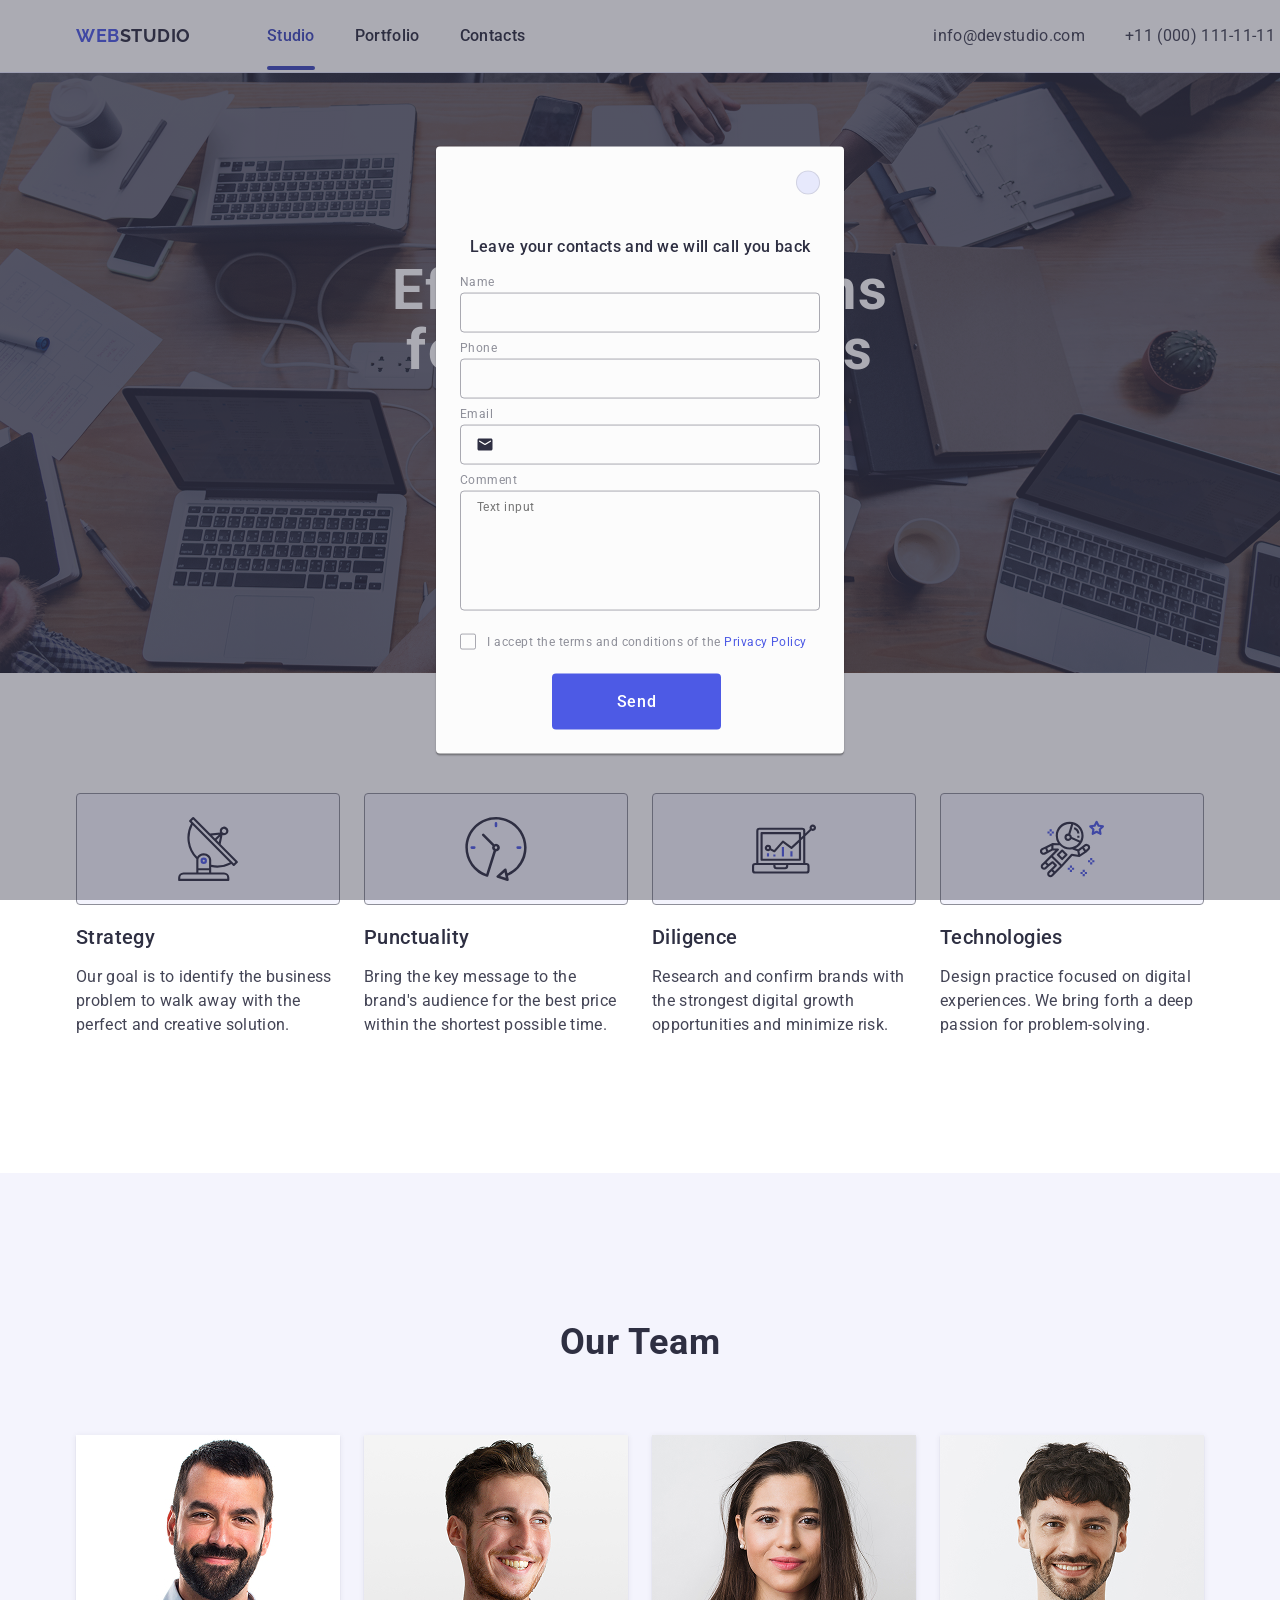
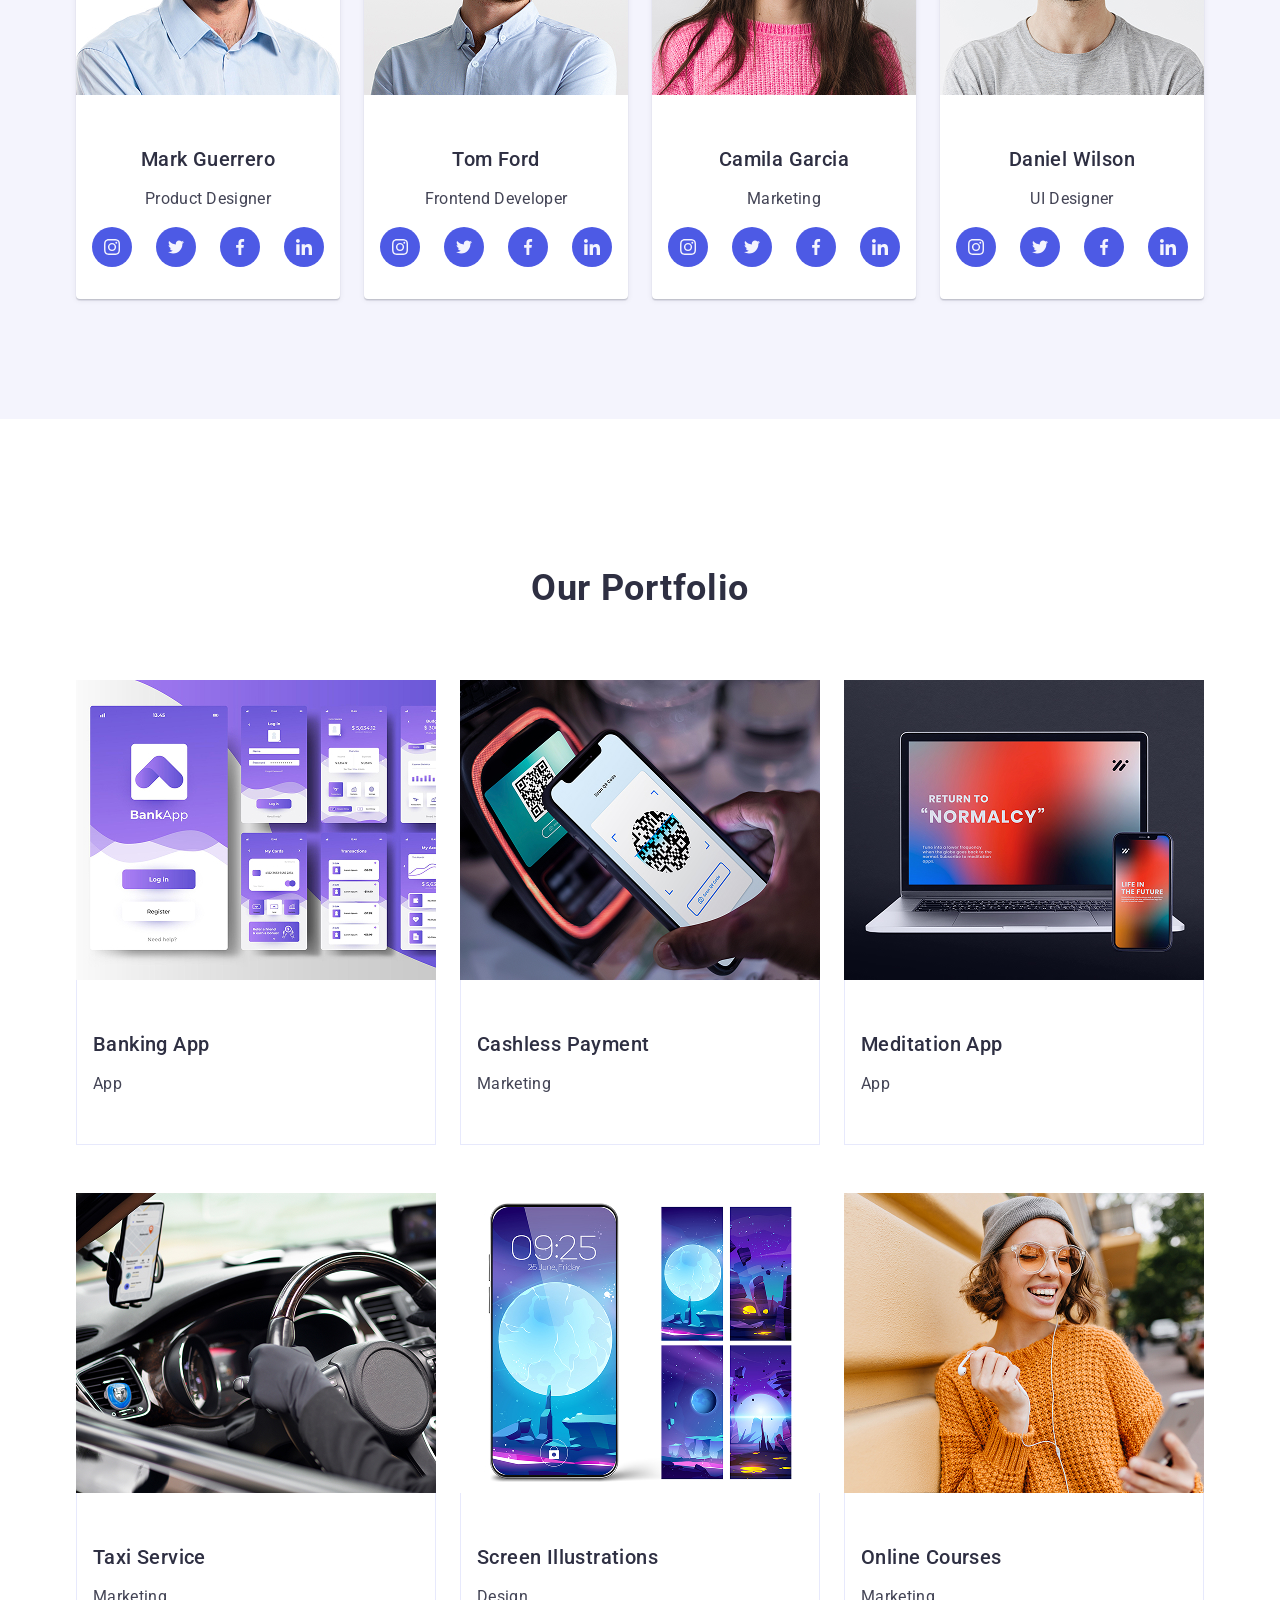
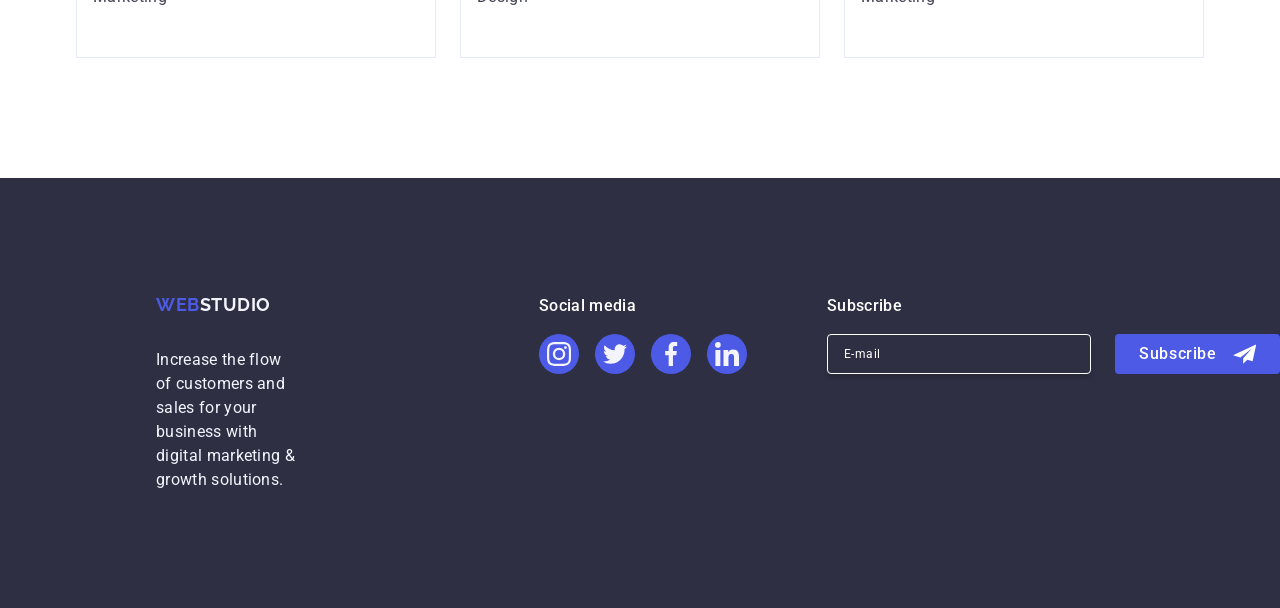
==== index.html @ 127a6ec7 "setting" ====
<!DOCTYPE html>
<html lang="en">

<head>
    <meta charset="UTF-8">
    <meta name="viewport" content="width=device-width, initial-scale=1.0">
    <title>WebStudio</title>
    <link rel="preconnect" href="https://fonts.googleapis.com">
    <link rel="preconnect" href="https://fonts.gstatic.com" crossorigin>
    <link href="https://fonts.googleapis.com/css2?family=Raleway:ital,wght@0,700;1,700&display=swap" rel="stylesheet">
    <link rel="preconnect" href="https://fonts.googleapis.com">
    <link rel="preconnect" href="https://fonts.gstatic.com" crossorigin>
    <link
        href="https://fonts.googleapis.com/css2?family=Raleway:ital,wght@0,100..900;1,100..900&family=Roboto:ital,wght@0,100..900;1,100..900&display=swap"
        rel="stylesheet">
    <link rel="stylesheet" href="https://cdnjs.cloudflare.com/ajax/libs/modern-normalize/3.0.1/modern-normalize.min.css"
        integrity="sha512-q6WgHqiHlKyOqslT/lgBgodhd03Wp4BEqKeW6nNtlOY4quzyG3VoQKFrieaCeSnuVseNKRGpGeDU3qPmabCANg=="
        crossorigin="anonymous" referrerpolicy="no-referrer" />
    <link rel="stylesheet" href="./css/styles.css">
</head>

<body>
    <header class="info">
        <div class="info-container container">
            <nav class="nav-info">
                <a href="./index.html" class="logo">Web<span class="logo-studio">Studio</span></a>
                <ul class="menu-info">
                    <li class="menu-info-pynkt"><a href="./index.html" class="logo-ulstudio current">Studio</a></li>
                    <li class="menu-info-pynkt"><a href="" class="logo-ulstudio">Portfolio</a></li>
                    <li class="menu-info-pynkt"><a href="" class="logo-ulstudio">Contacts</a></li>
                </ul>
            </nav>
            <address class="hea-address">
                <ul class="address-ul">
                    <li><a href="mailto:info@devstudio.com" class="link-address">info@devstudio.com</a></li>
                    <li><a href="tel:+110001111111" class="link-address">+11 (000) 111-11-11</a></li>
                </ul>
            </address>
        </div>
    </header>
    <main>
        <!-- Beginning  -->
        <section class="beginning">
            <div class="container-beg">
                <h1 class="beginning-head">Effective Solutions for Your Business</h1>
                <button type="button" class="beginning-button">Order Service</button>
            </div>
        </section>
        <!-- Description -->
        <section class="description">
            <div class="container">
                <h2 class="visually-hidden">ТекстНивидимка</h2>
                <ul class="description-ul">
                    <li class="description-li">
                        <div class="iconka">
                            <svg class="svg-li-description" width="64" height="64">
                                <use href="./images/icons.svg#icon-antenna-1"></use>
                            </svg>
                        </div>
                        <h3 class="description-head">Strategy</h3>
                        <p class="description-title">Our goal is to identify the business
                            problem to walk away with the perfect and creative solution.</p>
                    </li>

                    <li class="description-li">
                        <div class="iconka">
                            <svg class="svg-li-description" width="64" height="64">
                                <use href="./images/icons.svg#icon-clock-1"></use>
                            </svg>
                        </div>
                        <h3 class="description-head">Punctuality</h3>
                        <p class="description-title">Bring the key message to the brand's audience for the best price
                            within
                            the shortest possible
                            time.
                        </p>
                    </li>

                    <li class="description-li">
                        <div class="iconka">
                            <svg class="svg-li-description" width="64" height="64">
                                <use href="./images/icons.svg#icon-diagram-1"></use>
                            </svg>
                        </div>
                        <h3 class="description-head">Diligence</h3>
                        <p class="description-title">Research and confirm brands with the strongest digital growth
                            opportunities and minimize risk.
                        </p>
                    </li>

                    <li class="description-li">
                        <div class="iconka">
                            <svg class="svg-li-description" width="64" height="64">
                                <use href="./images/icons.svg#icon-astronaut-1"></use>
                            </svg>
                        </div>
                        <h3 class="description-head">Technologies</h3>
                        <p class="description-title">Design practice focused on digital experiences. We bring forth a
                            deep
                            passion for
                            problem-solving.
                        </p>
                    </li>
                </ul>
            </div>
        </section>
        <!-- About The Team -->
        <section class="team">
            <div class="container">
                <h2 class="team-hj">Our Team</h2>
                <ul class="team-ul">
                    <li class="team-li">
                        <img src="./images/mark.guerrero.jpg" alt="photo Mark Guerrero" width="264" height="260">
                        <div class="team-div-li">
                            <h3 class="team-name">Mark Guerrero</h3>
                            <p class="team-title">Product Designer</p>
                            <ul class="team-contacts">
                                <li class="team-contacts-li">
                                    <a href="" class="team-contacts-a">
                                        <svg class="team-contacts-svg" width="16" height="16">
                                            <use href="./images/icons.svg#icon-instagram-2"></use>
                                        </svg>
                                    </a>
                                </li>
                                <li class="team-contacts-li">
                                    <a href="" class="team-contacts-a">
                                        <svg class="team-contacts-svg" width="16" height="16">
                                            <use href="./images/icons.svg#icon-twitter-1"></use>
                                        </svg>
                                    </a>
                                </li>
                                <li class="team-contacts-li">
                                    <a href="" class="team-contacts-a">
                                        <svg class="team-contacts-svg" width="16" height="16">
                                            <use href="./images/icons.svg#icon-facebook-1"></use>
                                        </svg>
                                    </a>
                                </li>
                                <li class="team-contacts-li">
                                    <a href="" class="team-contacts-a">
                                        <svg class="team-contacts-svg" width="16" height="16">
                                            <use href="./images/icons.svg#icon-linkedin-1"></use>
                                        </svg>
                                    </a>
                                </li>
                            </ul>
                        </div>
                    </li>
                    <li class="team-li">
                        <img src="./images/tom.ford.jpg" alt="photo Tom Ford" width="264" height="260">
                        <div class="team-div-li">
                            <h3 class="team-name">Tom Ford</h3>
                            <p class="team-title">Frontend Developer</p>
                            <ul class="team-contacts">
                                <li class="team-contacts-li">
                                    <a href="" class="team-contacts-a">
                                        <svg class="team-contacts-svg" width="16" height="16">
                                            <use href="./images/icons.svg#icon-instagram-2"></use>
                                        </svg>
                                    </a>
                                </li>
                                <li class="team-contacts-li">
                                    <a href="" class="team-contacts-a">
                                        <svg class="team-contacts-svg" width="16" height="16">
                                            <use href="./images/icons.svg#icon-twitter-1"></use>
                                        </svg>
                                    </a>
                                </li>
                                <li class="team-contacts-li">
                                    <a href="" class="team-contacts-a">
                                        <svg class="team-contacts-svg" width="16" height="16">
                                            <use href="./images/icons.svg#icon-facebook-1"></use>
                                        </svg>
                                    </a>
                                </li>
                                <li class="team-contacts-li">
                                    <a href="" class="team-contacts-a">
                                        <svg class="team-contacts-svg" width="16" height="16">
                                            <use href="./images/icons.svg#icon-linkedin-1"></use>
                                        </svg>
                                    </a>
                                </li>
                            </ul>
                        </div>
                    </li>
                    <li class="team-li">
                        <img src="./images/camila.garcia.jpg" alt="photo Camila Garcia" width="264" height="260">
                        <div class="team-div-li">
                            <h3 class="team-name">Camila Garcia</h3>
                            <p class="team-title">Marketing</p>
                            <ul class="team-contacts">
                                <li class="team-contacts-li">
                                    <a href="" class="team-contacts-a">
                                        <svg class="team-contacts-svg" width="16" height="16">
                                            <use href="./images/icons.svg#icon-instagram-2"></use>
                                        </svg>
                                    </a>
                                </li>
                                <li class="team-contacts-li">
                                    <a href="" class="team-contacts-a">
                                        <svg class="team-contacts-svg" width="16" height="16">
                                            <use href="./images/icons.svg#icon-twitter-1"></use>
                                        </svg>
                                    </a>
                                </li>
                                <li class="team-contacts-li">
                                    <a href="" class="team-contacts-a">
                                        <svg class="team-contacts-svg" width="16" height="16">
                                            <use href="./images/icons.svg#icon-facebook-1"></use>
                                        </svg>
                                    </a>
                                </li>
                                <li class="team-contacts-li">
                                    <a href="" class="team-contacts-a">
                                        <svg class="team-contacts-svg" width="16" height="16">
                                            <use href="./images/icons.svg#icon-linkedin-1"></use>
                                        </svg>
                                    </a>
                                </li>
                            </ul>
                        </div>
                    </li>
                    <li class="team-li">
                        <img src="./images/daniel.wilson.jpg" alt="photo Daniel Wilson" width="264" height="260">
                        <div class="team-div-li">
                            <h3 class="team-name">Daniel Wilson </h3>
                            <p class="team-title">UI Designer</p>
                            <ul class="team-contacts">
                                <li class="team-contacts-li">
                                    <a href="" class="team-contacts-a">
                                        <svg class="team-contacts-svg" width="16" height="16">
                                            <use href="./images/icons.svg#icon-instagram-2"></use>
                                        </svg>
                                    </a>
                                </li>
                                <li class="team-contacts-li">
                                    <a href="" class="team-contacts-a">
                                        <svg class="team-contacts-svg" width="16" height="16">
                                            <use href="./images/icons.svg#icon-twitter-1"></use>
                                        </svg>
                                    </a>
                                </li>
                                <li class="team-contacts-li">
                                    <a href="" class="team-contacts-a">
                                        <svg class="team-contacts-svg" width="16" height="16">
                                            <use href="./images/icons.svg#icon-facebook-1"></use>
                                        </svg>
                                    </a>
                                </li>
                                <li class="team-contacts-li">
                                    <a href="" class="team-contacts-a">
                                        <svg class="team-contacts-svg" width="16" height="16">
                                            <use href="./images/icons.svg#icon-linkedin-1"></use>
                                        </svg>
                                    </a>
                                </li>
                            </ul>
                        </div>
                    </li>
                </ul>
            </div>
        </section>
        <!-- Our Portfolio Team -->
        <section class="portfolio-team">
            <div class="container">
                <h2 class="portfolio">Our Portfolio</h2>
                <ul class="portfolio-ul">
                    <li class="portfolio-li">
                        <div class="portfolio-img-div">
                            <img src="./images/banking.jpg" alt="banking" width="360">
                            <p class="portfolio-paragraf">
                                14 Stylish and User-Friendly App Design Concepts · Task Manager App · Calorie Tracker
                                App
                                · Exotic Fruit Ecommerce App ·
                                Cloud Storage App
                            </p>
                        </div>
                        <div class="team-container">
                            <h3 class="portfolio-head">Banking App</h3>
                            <p class="portfolio-title">App</p>
                        </div>
                    </li>
                    <li class="portfolio-li">
                        <div class="portfolio-img-div">
                            <img src="./images/cashlees.jpg" alt="cashless" width="360">
                            <p class="portfolio-paragraf">
                                14 Stylish and User-Friendly App Design Concepts · Task Manager App · Calorie Tracker
                                App
                                · Exotic Fruit Ecommerce App ·
                                Cloud Storage App
                            </p>
                        </div>
                        <div class="team-container">
                            <h3 class="portfolio-head">Cashless Payment</h3>
                            <p class="portfolio-title">Marketing</p>
                        </div>
                    </li>
                    <li class="portfolio-li">
                        <div class="portfolio-img-div">
                            <img src="./images/meditation.jpg" alt="meditation" width="360">
                            <p class="portfolio-paragraf">
                                14 Stylish and User-Friendly App Design Concepts · Task Manager App · Calorie Tracker
                                App
                                · Exotic Fruit Ecommerce App ·
                                Cloud Storage App
                            </p>
                        </div>
                        <div class="team-container">
                            <h3 class="portfolio-head">Meditation App</h3>
                            <p class="portfolio-title">App</p>
                        </div>
                    </li>
                    <li class="portfolio-li">
                        <div class="portfolio-img-div">
                            <img src="./images/taxi.jpg" alt="taxi" width="360">
                            <p class="portfolio-paragraf">
                                14 Stylish and User-Friendly App Design Concepts · Task Manager App · Calorie Tracker
                                App
                                · Exotic Fruit Ecommerce App ·
                                Cloud Storage App
                            </p>
                        </div>
                        <div class="team-container">
                            <h3 class="portfolio-head">Taxi Service</h3>
                            <p class="portfolio-title">Marketing</p>
                        </div>
                    </li>
                    <li class="portfolio-li">
                        <div class="portfolio-img-div">
                            <img src="./images/screen.jpg" alt="screen" width="360">
                            <p class="portfolio-paragraf">
                                14 Stylish and User-Friendly App Design Concepts · Task Manager App · Calorie Tracker
                                App
                                · Exotic Fruit Ecommerce App ·
                                Cloud Storage App
                            </p>
                        </div>
                        <div class="team-container">
                            <h3 class="portfolio-head">Screen Illustrations</h3>
                            <p class="portfolio-title">Design</p>
                        </div>
                    </li>
                    <li class="portfolio-li">
                        <div class="portfolio-img-div">
                            <img src="./images/online.jpg" alt="online" width="360">
                            <p class="portfolio-paragraf">
                                14 Stylish and User-Friendly App Design Concepts · Task Manager App · Calorie Tracker
                                App
                                · Exotic Fruit Ecommerce App ·
                                Cloud Storage App
                            </p>
                        </div>
                        <div class="team-container">
                            <h3 class="portfolio-head">Online Courses</h3>
                            <p class="portfolio-title">Marketing</p>
                        </div>
                    </li>
                </ul>
            </div>
        </section>
    </main>
    <footer class="footer">
        <div class="container-footer">
            <div class="containerr-footer">
                <a href="./index.html" class="logoj">Web<span class="logo-studioj">Studio</span></a>
                <p class="footer-title">
                    Increase the flow of customers and sales for your business with digital
                    marketing &
                    growth solutions.
                </p>
            </div>
            <div class="footer-contacts">
                <p class="footer-paragraf">Social media</p>
                <ul class="footer-ul">
                    <li class="footer-li">
                        <a href="" class="footer-link">
                            <svg class="footer-svg" width="24" height="24">
                                <use href="./images/icons.svg#icon-instagram-2"></use>
                            </svg>
                        </a>
                    </li>
                    <li class="footer-li">
                        <a href="" class="footer-link">
                            <svg class="footer-svg" width="24" height="24">
                                <use href="./images/icons.svg#icon-twitter-1"></use>
                            </svg>
                        </a>
                    </li>
                    <li class="footer-li">
                        <a href="" class="footer-link">
                            <svg class="footer-svg" width="24" height="24">
                                <use href="./images/icons.svg#icon-facebook-1"></use>
                            </svg>
                        </a>
                    </li>
                    <li class="footer-li">
                        <a href="" class="footer-link">
                            <svg class="footer-svg" width="24" height="24">
                                <use href="./images/icons.svg#icon-linkedin-1"></use>
                            </svg>
                        </a>
                    </li>
                </ul>
            </div>
            <div class="footer-subscribe">
                <p class="footer-subscribe-p">Subscribe</p>
                <form class="footer-subscribe-form">
                    <label class="footer-subscribe-label" for="">
                        <input class="footer-subscribe-input" type="email" name="email" placeholder="E-mail">
                    </label>
                    <button type="submit" class="footer-subscribe-button">
                        Subscribe
                        <svg class="footer-subscribe-svg" width="24" height="24">
                            <use href="./images/icons.svg#icon-Frame-3"></use>
                        </svg>
                    </button>
                </form>
            </div>
        </div>
    </footer>
    <!-- MODAL -->
    <div class="modal-overlay">
        <div class="modal-window">
            <button class="modal-button" type="button">
                <svg class="modal-svg" width="8" height="8">
                    <use href="./images/icons.svg#icon-close-black-18dp-2-1"></use>
                </svg>
            </button>
            <p class="modal-p">Leave your contacts and we will call you back</p>
            <form class="model-form">
                <div class="modal-form-div">
                    <label class="modal-form-label" for="user-name">Name</label>
                    <div class="modal-label-div">
                        <input type="text" id="user-name" name="user-name" class="modal-label-input">
                        <svg class="modal-input-svg" width="18" height="24">
                            <use href="./images/icons.svg#icon-person-black-18dp-1"></use>
                        </svg>
                    </div>
                </div>
                <div class="modal-form-div">
                    <label class="modal-form-label" for="user-phone">Phone</label>
                    <div class="modal-label-div">
                        <input type="text" id="user-phone" name="user-phone" class="modal-label-input">
                        <svg class="modal-input-svg" width="18" height="24">
                            <use href="./images/icons.svg#icon-phone-black-18dp-1"></use>
                        </svg>
                    </div>
                </div>
                <div class="modal-form-div">
                    <label class="modal-form-label" for="user-email">Email</label>
                    <div class="modal-label-div">
                        <input type="text" id="user-email" name="user-email" class="modal-label-input">
                        <svg class="modal-input-svg" width="18" height="24">
                            <use href="./images/icons.svg#icon-email-black-18dp-1"></use>
                        </svg>
                    </div>
                </div>
                <div class="modal-form-divvvv">
                    <label for="user-comment" class="modal-form-label">Comment</label>
                    <textarea class="model-textarea" name="user-comment" id="user-comment"
                        placeholder="Text input"></textarea>
                </div>
                <div class="modal-form-checkbox">
                    <input class="visually-hidden .sikret" type="checkbox" id="user-privacy" value="true"
                        name="user-privacy">
                    <label class="form-checkbox-label" for="user-privacy">
                        <span class="form-label-span">
                            <svg class="" width="10" height="8">
                                <use href="./images/icons.svg#icon-Vector-1"></use>
                            </svg>
                        </span>
                        I accept the terms and conditions of the
                        <a href="" class="form-checkbox-label-a">Privacy Policy</a>
                    </label>
                </div>
                <button class="form-buttonn">Send</button>
            </form>
        </div>
    </div>
</body>

</html>
---- css/styles.css ----
body {
    font-family: "Roboto", sans-serif;
    color: #434455;
    background-color: #FFFFFF;
}

img {
    display: block;
}

ul {
    padding-left: 0;
    margin: 0;
}

a {
    text-decoration: none;
}

input {
    position: relative;
}

.logo {
    font-family: "Raleway", sans-serif;
    font-weight: 700;
    font-size: 18px;
    line-height: 1.17;
    letter-spacing: 0.03em;
    text-transform: uppercase;
    color: #4d5ae5;
    margin-right: 76px;
}

.logo-studio {
    color: #2e2f42;
}

.logo-ulstudio {
    font-weight: 500;
    font-size: 16px;
    line-height: 1.5;
    letter-spacing: 0.02em;
    color: #2e2f42;
    padding: 24px 0 24px;
    transition: color 250ms cubic-bezier(0.4, 0, 0.2, 1);
}

.current {
    position: relative;
    color: #404bbf;
}

.current::after {
    content: '';
    width: 100%;
    position: absolute;
    left: 0;
    bottom: -1px;
    height: 4px;
    background-color: #404bbf;
    border-radius: 2px;
}

.logo-ulstudio:hover {
    color: #404bbf;
}

.logo-ulstudio:focus {
    color: #404bbf;
}

.hea-address {
    font-style: normal;
}

.link-address {
    font-size: 16px;
    line-height: 1.5;
    letter-spacing: 0.02em;
    color: #434455;
    transition: color 250ms cubic-bezier(0.4, 0, 0.2, 1);

}

.container {
    width: 1158px;
    padding: 0 15px 0 15px;
    margin: 0 auto;
}

.link-address:hover {
    color: #404bbf;
}

.link-address:focus {
    color: #404bbf;
}

.beginning {
    padding-top: 188px;
    padding-bottom: 188px;
    background-image: linear-gradient(rgba(46, 47, 66, 0.7), rgba(46, 47, 66, 0.7)), url(../images/name.jpg);
    max-height: 600px;
    max-width: 1440px;
    margin: 0 auto;
    background-repeat: no-repeat;
    background-position: center;
    background-size: cover;
}

.container-beg {
    width: 1158px;
    padding: 0 15px 0 15px;
    margin: 0 auto;
}

.beginning-head {
    font-size: 56px;
    line-height: 1.07;
    text-align: center;
    letter-spacing: 0.02em;
    color: #ffff;
    max-width: 496px;
    margin: 0 auto 48px;
}

.beginning-button {
    background-color: #4D5AE5;
    font-family: "Roboto", sans-serif;
    font-weight: 500;
    font-size: 16px;
    line-height: 1.5;
    letter-spacing: 0.04em;
    color: #ffffff;
    cursor: pointer;
    display: block;
    min-width: 169px;
    margin: 0 auto;
    height: 56px;
    border: none;
    border-radius: 4px;
    cursor: pointer;
    transition: background-color 250ms cubic-bezier(0.4, 0, 0.2, 1);
}

.beginning-button:hover {
    background-color: #404BBF;
}

.beginning-button:focus {
    background-color: #404BBF;
}

.visually-hidden {
    color: rgba(0, 0, 0, 0);
    position: absolute;
    width: 1px;
    height: 1px;
    margin: -1px;
    border: 0;
    padding: 0;
    white-space: nowrap;
    clip-path: inset(100%);
    clip: rect(0 0 0 0);
    overflow: hidden;
}

.description {
    padding-top: 120px;
    padding-bottom: 120px;
}

.description-ul {
    display: flex;
    gap: 24px;
    list-style-type: none;
}

.description-li {
    flex-basis: calc((100% - 3 * 24px) / 4);
}

.iconka {
    display: flex;
    align-items: center;
    justify-content: center;
    height: 112px;
    background-color: #f4f4fd;
    border-radius: 4px;
    border: 1px solid #8e8f99;
    margin-bottom: 8px;
}

.description-head {
    font-weight: 500;
    font-size: 20px;
    line-height: 1.2;
    letter-spacing: 0.02em;
    color: #2e2f42;
    margin-bottom: 8px;
}

.description-title {
    font-size: 16px;
    line-height: 1.5;
    letter-spacing: 0.02em;
    color: #434455;
}

.team {
    background-color: #F4F4FD;
    padding: 120px 0 120px;
}

.team-container {
    padding: 32px 16px;
    border: 1px solid #e7e9fc;
}

.team-hj {
    font-size: 36px;
    line-height: 1.11;
    text-align: center;
    letter-spacing: 0.02em;
    text-transform: capitalize;
    color: #2e2f42;
    margin-bottom: 72px;
}

.team-ul {
    display: flex;
    gap: 24px;
    list-style-type: none;
}

.team-li {
    background-color: #FFFFFF;
    flex-basis: calc((100% - 3 * 24px) / 4);
    border-radius: 0px 0px 4px 4px;
    box-shadow: 0px 1px 6px rgba(46, 47, 66, 0.08),
        0px 1px 1px rgba(46, 47, 66, 0.16),
        0px 2px 1px rgba(46, 47, 66, 0.08);
}

.team-div-li {
    padding: 32px 0 32px
}

.team-name {
    font-weight: 500;
    font-size: 20px;
    line-height: 1.2;
    letter-spacing: 0.02em;
    color: #2e2f42;
    text-align: center;
    margin-bottom: 8px;
}

.team-title {
    font-size: 16px;
    line-height: 1.5;
    letter-spacing: 0.02em;
    color: #434455;
    text-align: center;
}

.team-contacts {
    display: flex;
    justify-content: center;
    gap: 24px;
    list-style-type: none;
}

.team-contacts-li {
    width: 40px;
    height: 40px;
}

.team-contacts-a {
    width: 100%;
    height: 100%;
    background-color: #4d5ae5;
    border-radius: 50%;
    display: flex;
    align-items: center;
    justify-content: center;
    transition: background-color 250ms cubic-bezier(0.4, 0, 0.2, 1);
}

.team-contacts-a:hover {
    background-color: #404bbf;
}

.team-contacts-a:focus {
    background-color: #404bbf;
}

.team-contacts-svg {
    fill: #f4f4fd;
}

.portfolio-team {
    padding-top: 120px;
    padding-bottom: 120px;
}

.portfolio {
    font-size: 36px;
    line-height: 1.11;
    text-align: center;
    letter-spacing: 0.02em;
    text-transform: capitalize;
    color: #2e2f42;
    margin-bottom: 72px;
}

.portfolio-ul {
    display: flex;
    flex-wrap: wrap;
    column-gap: 24px;
    row-gap: 48px;
    list-style-type: none;
}

.portfolio-li {
    width: calc((100% - 48px) / 3);
    transition: box-shadow 250ms cubic-bezier(0.4, 0, 0.2, 1);
}

.portfolio-li:hover {
    box-shadow: 0px 1px 6px rgba(46, 47, 66, 0.08),
        0px 1px 1px rgba(46, 47, 66, 0.16),
        0px 2px 1px rgba(46, 47, 66, 0.08);
    transform: translateY(0%);
}

.portfolio-li:hover .portfolio-paragraf {
    transform: translateY(0%);
}

.portfolio-img-div {
    position: relative;
    overflow: hidden;
}

.portfolio-paragraf {
    position: absolute;
    top: 0;
    font-size: 16px;
    line-height: 1.5;
    letter-spacing: 0.02em;
    color: #f4f4fd;
    padding: 40px 32px;
    background-color: #4d5ae5;
    height: 100%;
    width: 100%;
    transform: translateY(100%);
    transition: transform 250ms cubic-bezier(0.4, 0, 0.2, 1);
}

.team-container {
    padding: 32px 16px;
    border: 1px solid #e7e9fc;
    border-top: none;
}

.portfolio-head {
    font-weight: 500;
    font-size: 20px;
    line-height: 1.2;
    letter-spacing: 0.02em;
    color: #2e2f42;
    margin-bottom: 8px
}

.portfolio-title {
    font-size: 16px;
    line-height: 1.5;
    letter-spacing: 0.02em;
    color: #434455;
}

.footer {
    background-color: #2e2f42;
    padding: 100px 0 100px;
}

.container-footer {
    display: flex;
    align-items: baseline;
}

.containerr-footer {
    margin-right: 120px;
    padding-left: 156px;
    padding-right: 120px;
}

.logoj {
    font-family: "Raleway", sans-serif;
    font-weight: 700;
    font-size: 18px;
    line-height: 1.17;
    letter-spacing: 0.03em;
    text-transform: uppercase;
    color: #4d5ae5;
    display: inline-block;
    margin-bottom: 16px;
}

.logo-studioj {
    color: #F4F4FD;
}

.footer-title {
    line-height: 1.5;
    color: #F4F4FD;
    letter-spacing: 0.02em;
    max-width: 264px;
}

.footer-paragraf {
    font-weight: 500;
    font-size: 16px;
    line-height: 1.5;
    letter-spacing: 0.02em;
    color: #FFFFFF;
    margin-bottom: 16px;
    margin-top: 0;
}

.footer-ul {
    display: flex;
    gap: 16px;
    list-style-type: none;
}

.footer-li {
    width: 40px;
    height: 40px;
}

.footer-link {
    width: 100%;
    height: 100%;
    background-color: #4d5ae5;
    border-radius: 50%;
    display: flex;
    align-items: center;
    justify-content: center;
    transition: background-color 250ms cubic-bezier(0.4, 0, 0.2, 1);
}

.footer-link:hover {
    background-color: #31d0aa;
}

.footer-link:focus {
    background-color: #31d0aa;
}

.footer-svg {
    fill: #f4f4fd;
}

.footer-subscribe {
    padding-left: 80px;
}

.footer-subscribe-p {
    margin-bottom: 16px;
    font-weight: 500;
    font-size: 16px;
    line-height: 1.5;
    letter-spacing: 0.02em;
    color: #ffffff;
}

.footer-subscribe-form {
    display: flex;
    gap: 24px;
}

.footer-subscribe-input {
    width: 264px;
    height: 40px;
    border: 1px solid #ffffff;
    background-color: transparent;
    font-size: 12px;
    line-height: 2;
    letter-spacing: 0.04em;
    padding-left: 16px;
    box-shadow: 0px 4px 4px rgba(0, 0, 0, 0.15);
    border-radius: 4px;
    color: #ffffff;
}

.footer-subscribe-input::placeholder {
    color: #ffffff;
}

.footer-subscribe-button {
    min-width: 165px;
    height: 40px;
    display: flex;
    justify-content: center;
    align-items: center;
    font-family: "Roboto", sans-serif;
    font-size: 16px;
    font-weight: 500;
    line-height: 1.5;
    letter-spacing: 0.04em;
    color: #ffffff;
    cursor: pointer;
    background-color: #4D5AE5;
    border: none;
    border-radius: 4px;
    padding: 8px 24px;
    width: 165px;
    height: 40px;
}

.footer-subscribe-svg {
    margin-left: 16px;
}

.modal-overlay {
    position: fixed;
    top: 0;
    left: 0;
    width: 100%;
    height: 100%;
    background-color: rgba(46, 47, 66, 0.4);
    transition: opacity 250ms cubic-bezier(0.4, 0, 0.2, 1), visibility 250ms cubic-bezier(0.4, 0, 0.2, 1);
    padding-left: 24px;
    padding-right: 24px;
}

.modal-window {
    position: absolute;
    top: 50%;
    left: 50%;
    transform: translate(-50%, -50%);
    width: 408px;
    min-height: 584px;
    background: #fcfcfc;
    box-shadow:
        0px 1px 1px rgba(0, 0, 0, 0.14),
        0px 1px 3px rgba(0, 0, 0, 0.12),
        0px 2px 1px rgba(0, 0, 0, 0.2);
    border-radius: 4px;
    transition: transform 250ms cubic-bezier(0.4, 0, 0.2, 1);
    padding: 72px 24px 24px 24px;
    justify-content: center;
    align-items: center;
}


.modal-button {
    position: absolute;
    top: 24px;
    right: 24px;
    width: 24px;
    height: 24px;
    border-radius: 50%;
    display: flex;
    align-items: center;
    justify-content: center;
    background-color: #e7e9fc;
    border: 1px solid rgba(0, 0, 0, 0.1);
    padding: 0;
    cursor: pointer;
    transition: background-color 250ms cubic-bezier(0.4, 0, 0.2, 1), border 250ms cubic-bezier(0.4, 0, 0.2, 1);
}

.modal-button:hover {
    background-color: #404bbf;
    border: none;
}

.modal-button:focus {
    background-color: #404bbf;
    border: none;
}

.modal-button:hover .modal-svg {
    fill: #ffffff;
}

.modal-button:focus .modal-svg {
    fill: #ffffff;
}

.modal-svg {
    transition: fill 250ms cubic-bezier(0.4, 0, 0.2, 1);
}

.modal-p {
    font-weight: 500;
    font-size: 16px;
    line-height: 1.5;
    text-align: center;
    letter-spacing: 0.02em;
    color: #2E2F42;
    margin-bottom: 16px
}

.modal-form-div {
    margin-bottom: 8px;
}

.modal-form-div input:focus svg {
    fill: #4D5AE5;
}

.modal-form-div input:focus::placeholder {
    fill: #4D5AE5;
}

.modal-form-label {
    font-size: 12px;
    line-height: 1.17;
    letter-spacing: 0.04em;
    color: #8e8f99;
    display: block;
    margin-bottom: 4px;
}

.modal-label-div {
    position: relative;
}

.modal-label-input {
    width: 100%;
    height: 40px;
    border: 1px solid rgba(46, 47, 66, 0.4);
    border-radius: 4px;
    background-color: transparent;
    padding-left: 38px;
    outline: transparent;
    transition: border-color 250ms cubic-bezier(0.4, 0, 0.2, 1);
}

.modal-label-input:focus {
    border-color: #4D5AE5;
}

.modal-label-input:focus+.modal-input-svg {
    fill: #4d5ae5;
}

.modal-input-svg {
    fill: #2E2F42;
    position: absolute;
    left: 16px;
    top: 50%;
    transform: translateY(-50%);
    transition: fill 250ms cubic-bezier(0.4, 0, 0.2, 1);
}

.modal-form-divvvv {
    margin-bottom: 16px;
}

.model-textarea {
    width: 100%;
    height: 120px;
    font-size: 12px;
    line-height: 1.17;
    letter-spacing: 0.04em;
    color: rgba(46, 47, 66, 0.4);
    border: 1px solid rgba(46, 47, 66, 0.4);
    border-radius: 4px;
    background-color: transparent;
    padding: 8px 16px;
    outline: transparent;
    resize: none;
    transition: border-color 250ms cubic-bezier(0.4, 0, 0.2, 1);
}

.model-form {
    justify-content: center;
    align-items: center;
}

.model-textarea:focus {
    border-color: #4D5AE5;
}

.modal-form-checkbox {
    margin-bottom: 24px;
}

.visually-hidden .sikret:checked {
    background-color: #404bbf;
    border: none;
    fill: #F4F4FD;
}

.form-checkbox-label {
    font-size: 12px;
    line-height: 1.17;
    letter-spacing: 0.04em;
    color: #8e8f99;
}

.form-label-span {
    width: 16px;
    height: 16px;
    border: 1px solid rgba(46, 47, 66, 0.4);
    border-radius: 2px;
    transition: background-color 250ms cubic-bezier(0.4, 0, 0.2, 1), border 250ms cubic-bezier(0.4, 0, 0.2, 1), fill 250ms cubic-bezier(0.4, 0, 0.2, 1);
    display: inline-flex;
    align-items: center;
    justify-content: center;
    fill: transparent;
    margin-right: 8px;
}

.visually-hidden:checked .form-label-span {
    background-color: #404bbf;
    border: none;
    fill: #F4F4FD;
}

.form-checkbox-label-a {
    color: #4d5ae5;
}

.form-buttonn {
    display: block;
    min-width: 169px;
    height: 56px;
    font-family: "Roboto", sans-serif;
    font-size: 16px;
    font-weight: 500;
    line-height: 1.5;
    letter-spacing: 0.04em;
    cursor: pointer;
    color: #ffffff;
    background-color: #4D5AE5;
    border: none;
    transition: background-color 250ms cubic-bezier(0.4, 0, 0.2, 1);
    margin-left: 92px;
    border-radius: 4px;
}

.form-buttonn:hover {
    background-color: #3540c0;
}

.form-buttonn:focus {
    background-color: #3540c0;
}

.info {
    border-bottom: 1px solid #e7e9fc;
    box-shadow: 0px 2px 1px rgba(46, 47, 66, 0.08),
        0px 1px 1px rgba(46, 47, 66, 0.16),
        0px 1px 6px rgba(46, 47, 66, 0.08);
}

.info-container {
    display: flex;
}

.info-container .container {
    width: 1158px;
    margin: 0 auto;
    padding: 0 15px 0 15px;
}

.nav-info {
    display: flex;
    align-items: center;
    margin-right: 76px;
}

.menu-info {
    display: flex;
    gap: 40px;
    list-style-type: none;
}

.menu-info-pynkt {
    padding: 24px 0 24px;
}

.address-ul {
    display: flex;
    gap: 40px;
    list-style-type: none;
    width: 344px;
    height: 24px;
    margin-left: 332px;
    margin-top: 24px;
    margin-right: 162px;
    margin-bottom: 24px;
}
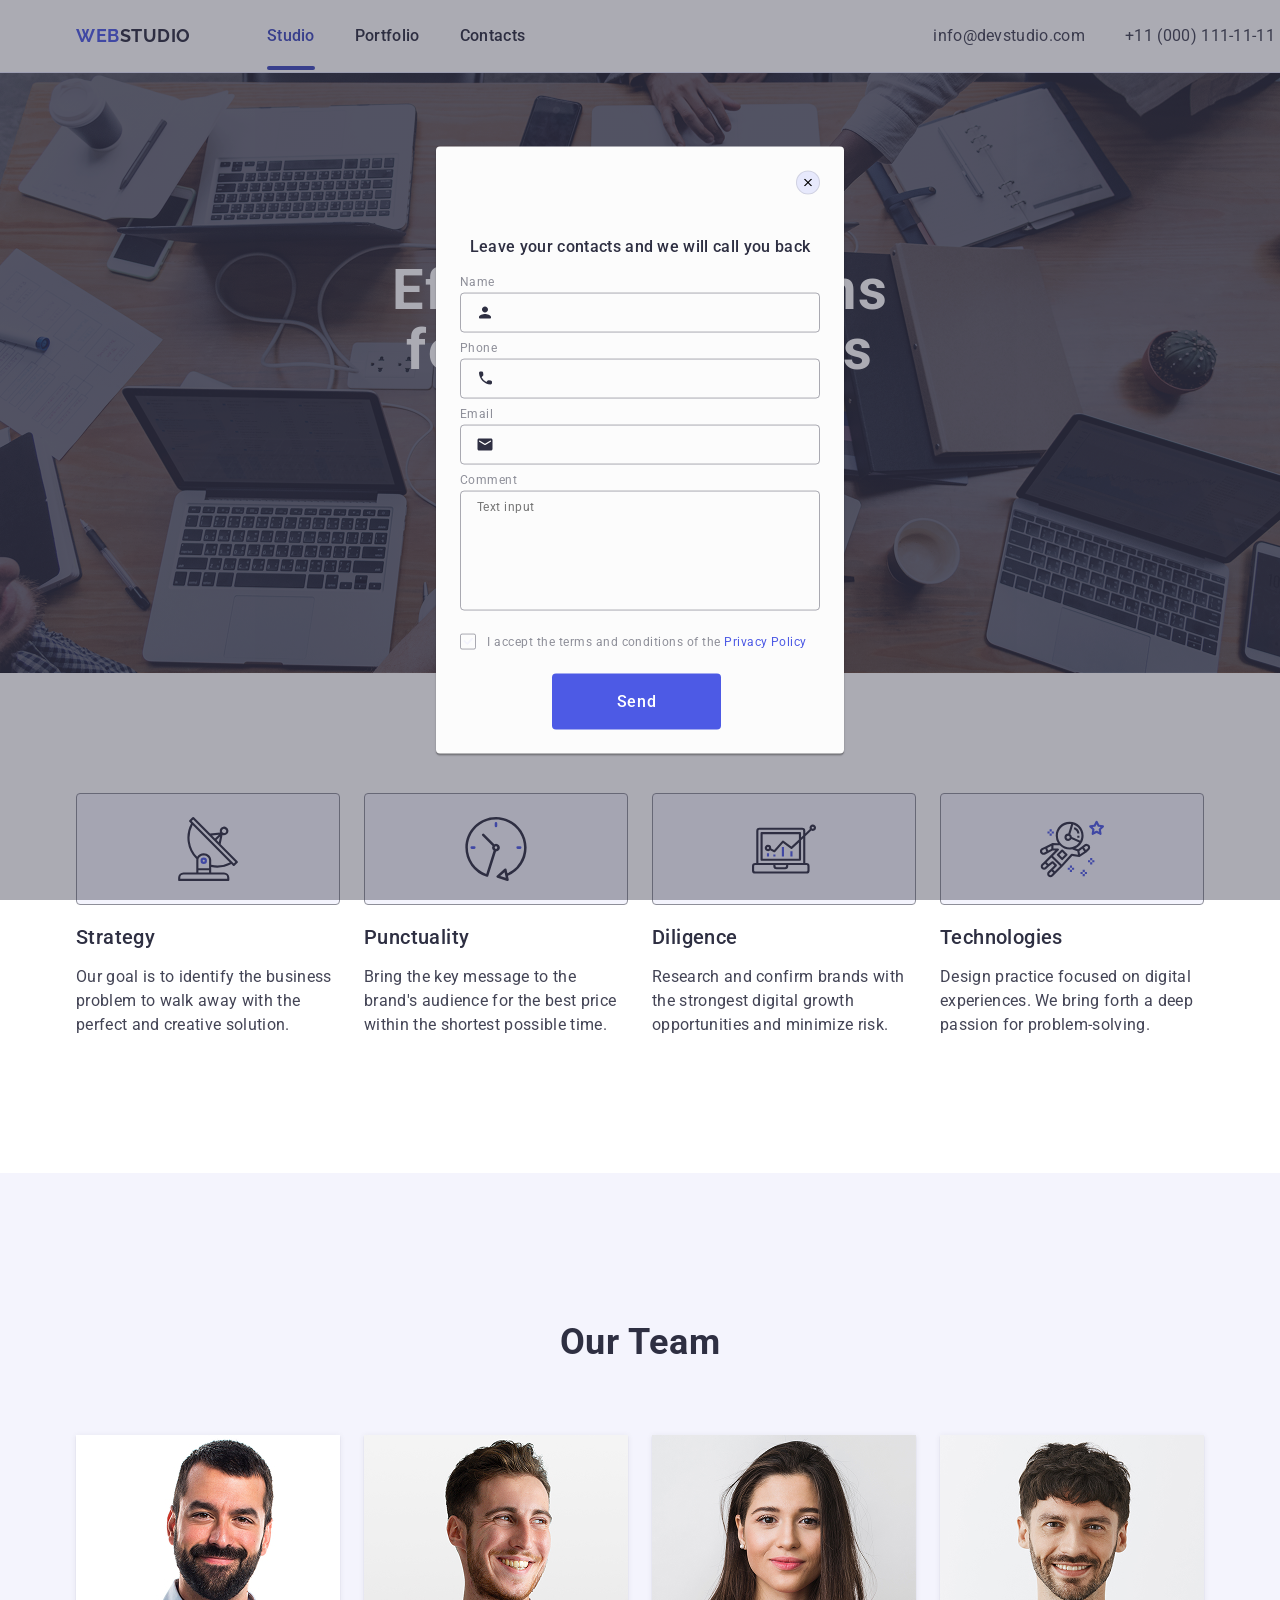
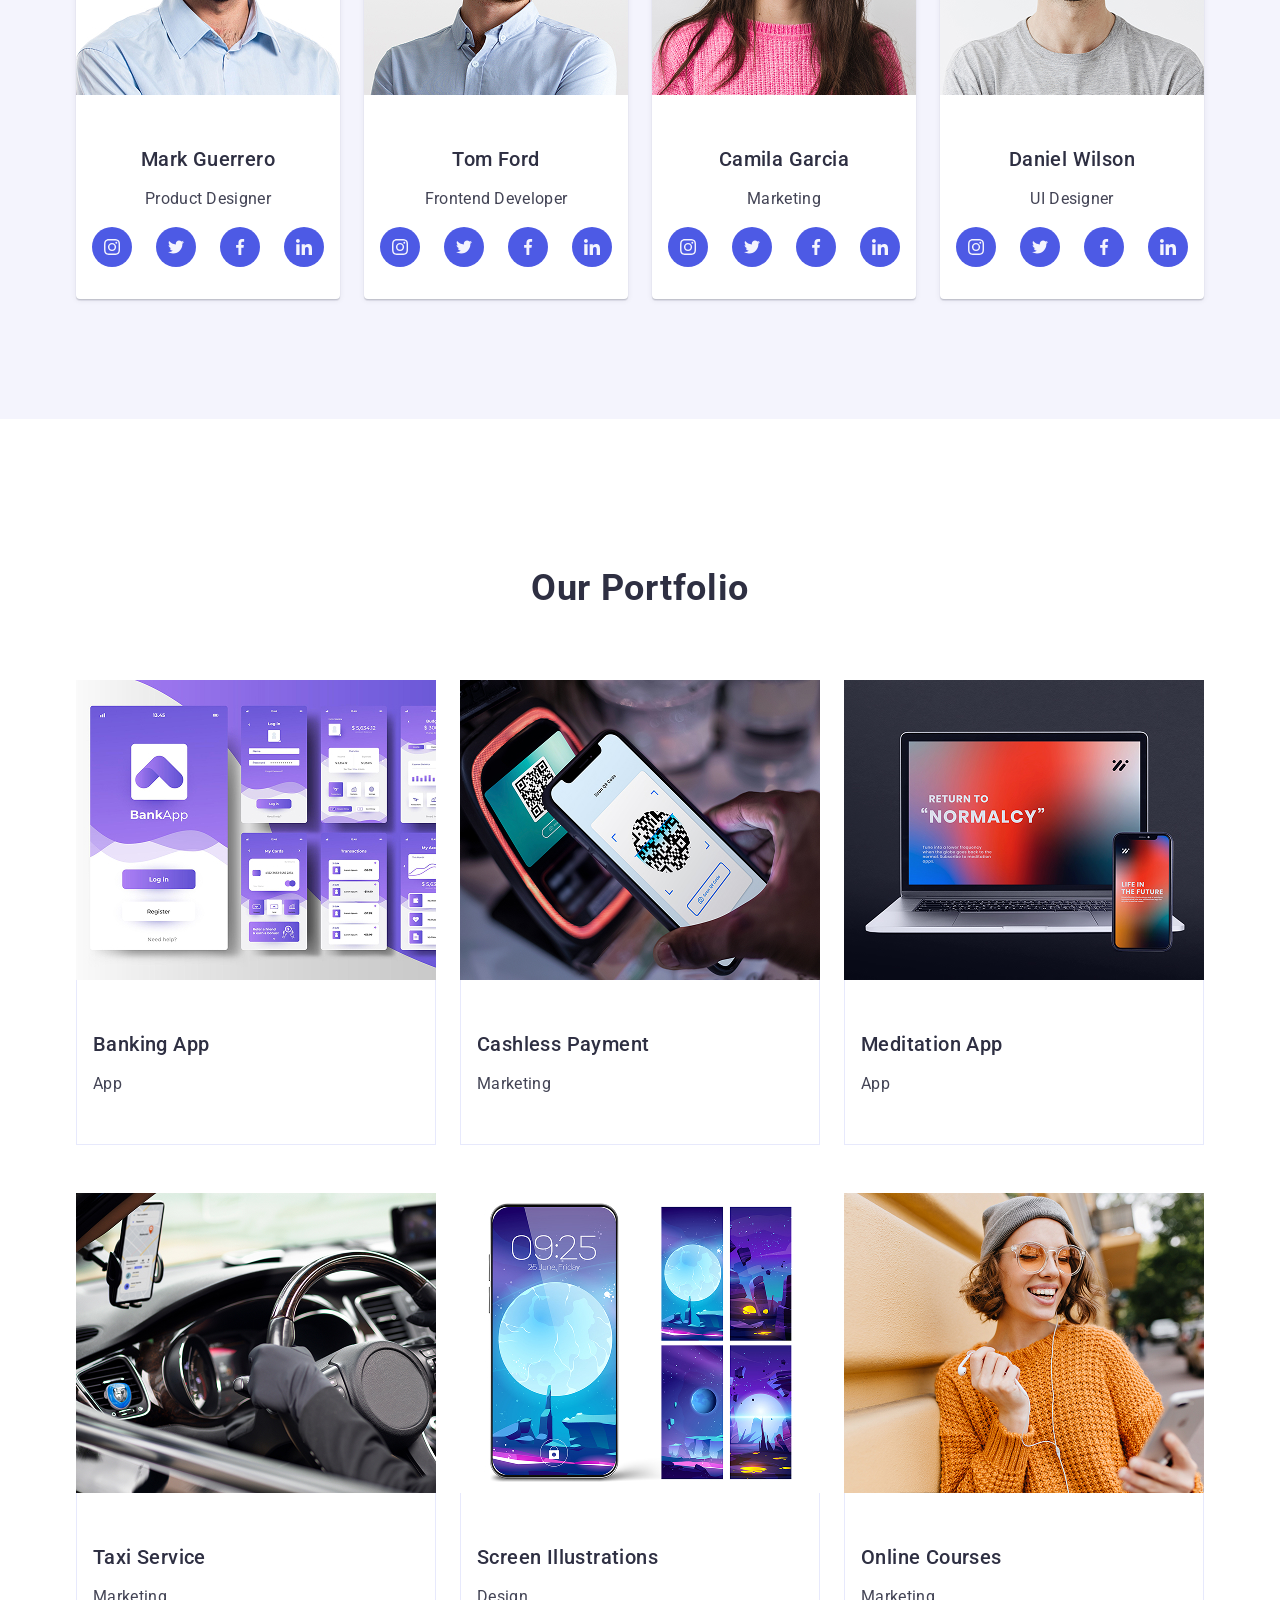
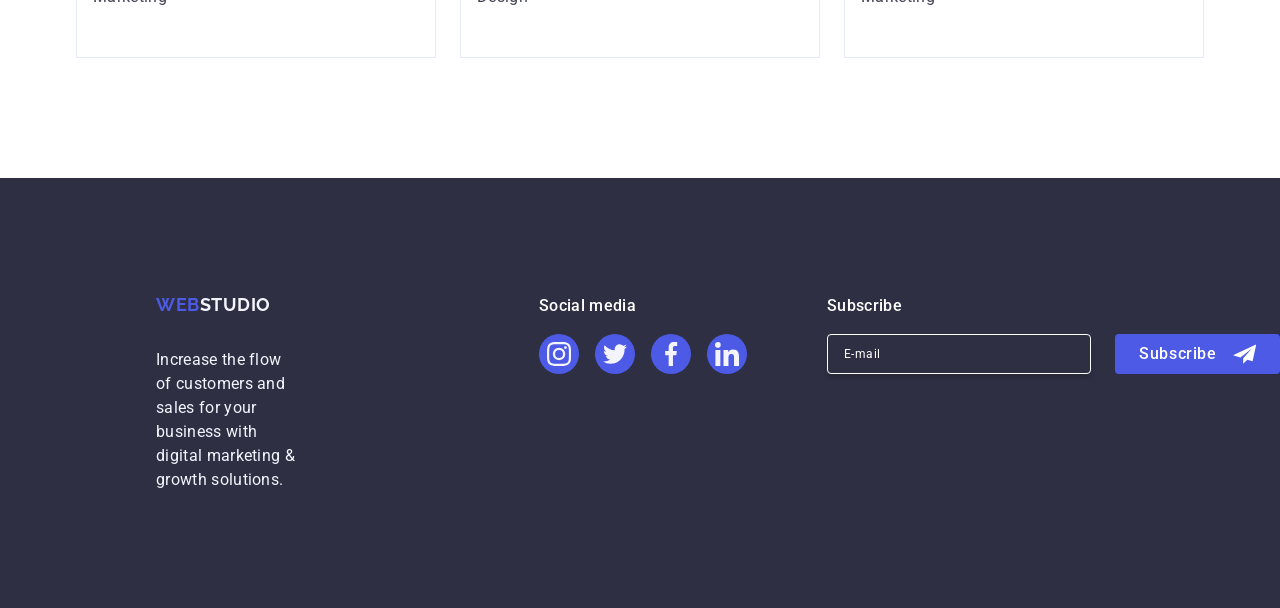
==== commit e8ddfc94: "setting my repo" ====
--- a/index.html
+++ b/index.html
@@ -461,8 +461,7 @@
                         placeholder="Text input"></textarea>
                 </div>
                 <div class="modal-form-checkbox">
-                    <input class="visually-hidden .sikret" type="checkbox" id="user-privacy" value="true"
-                        name="user-privacy">
+                    <input class="visually-hidden" type="checkbox" id="user-privacy" value="true" name="user-privacy">
                     <label class="form-checkbox-label" for="user-privacy">
                         <span class="form-label-span">
                             <svg class="" width="10" height="8">
--- a/css/styles.css
+++ b/css/styles.css
@@ -692,7 +692,13 @@
     margin-bottom: 24px;
 }
 
-.visually-hidden .sikret:checked {
+input:checked+label>span {
+    background-color: #404bbf;
+    border: none;
+    fill: #F4F4FD;
+}
+
+.sikret:checked {
     background-color: #404bbf;
     border: none;
     fill: #F4F4FD;
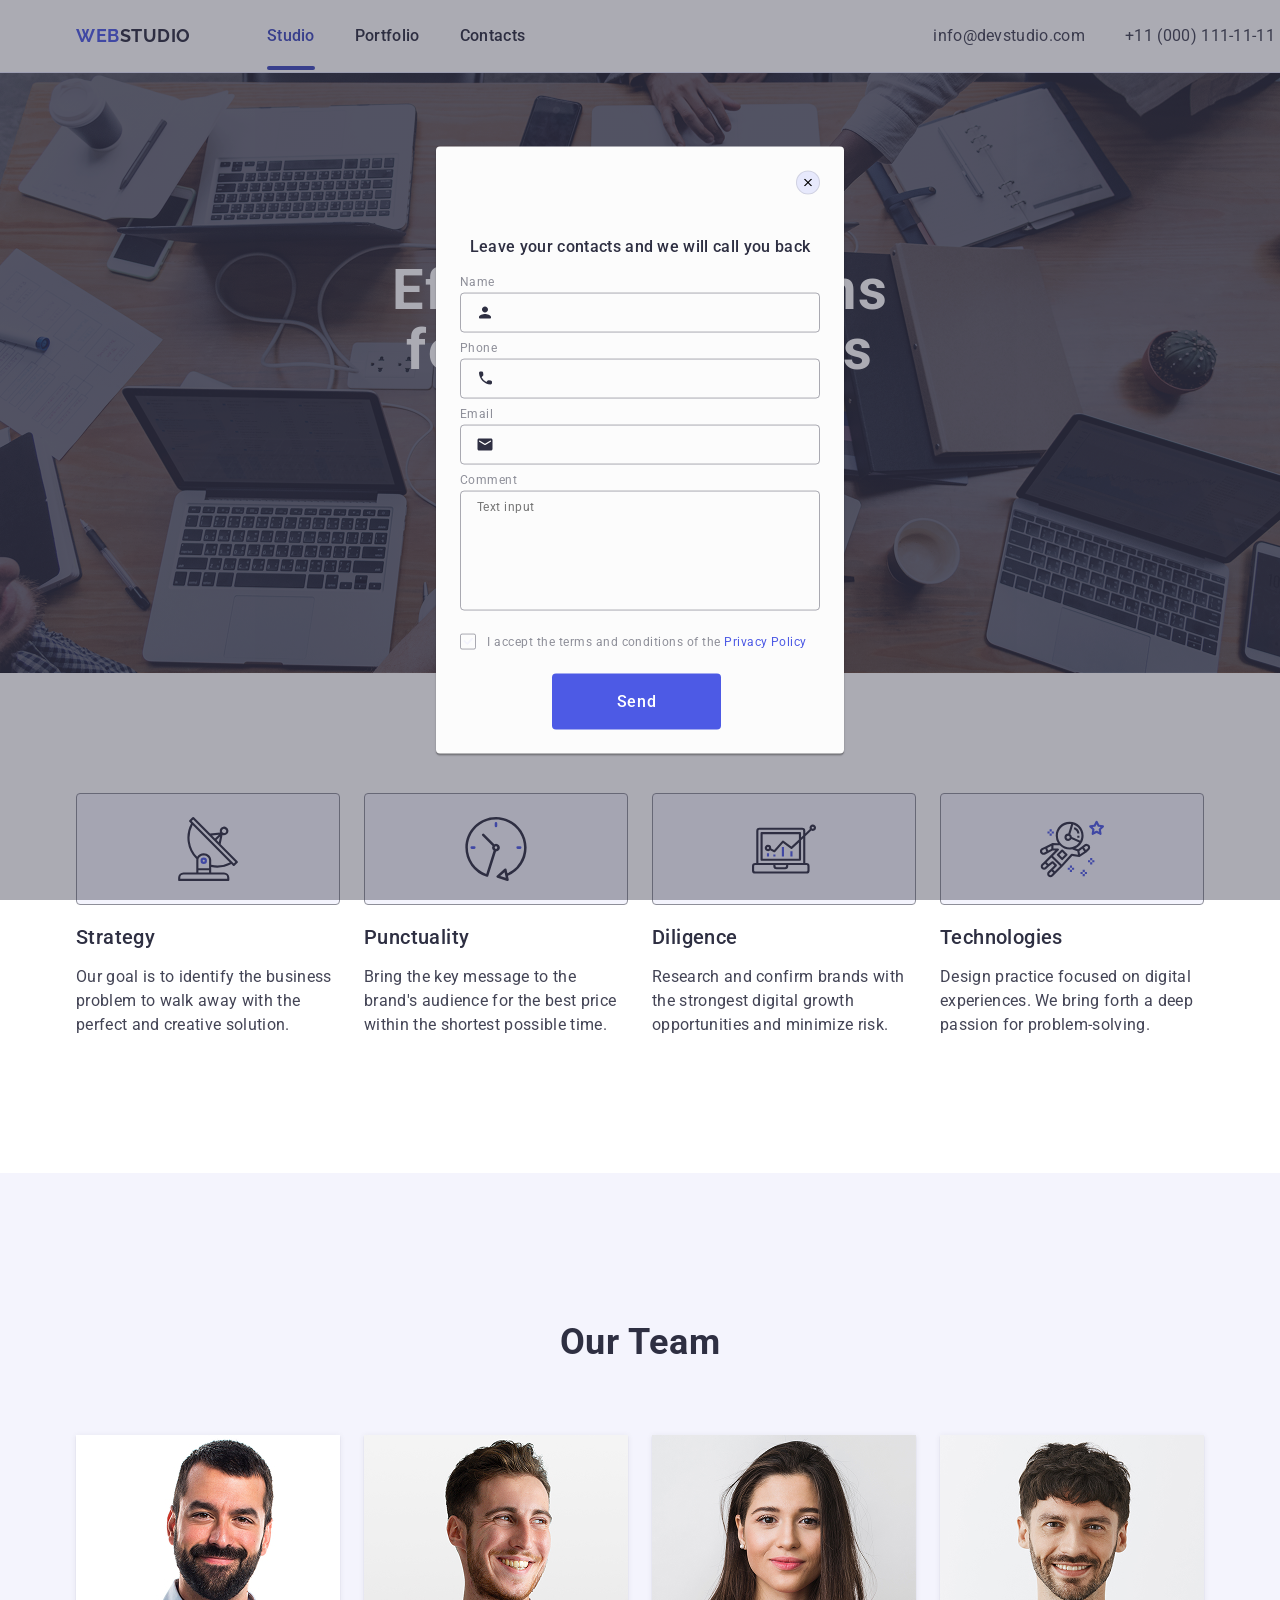
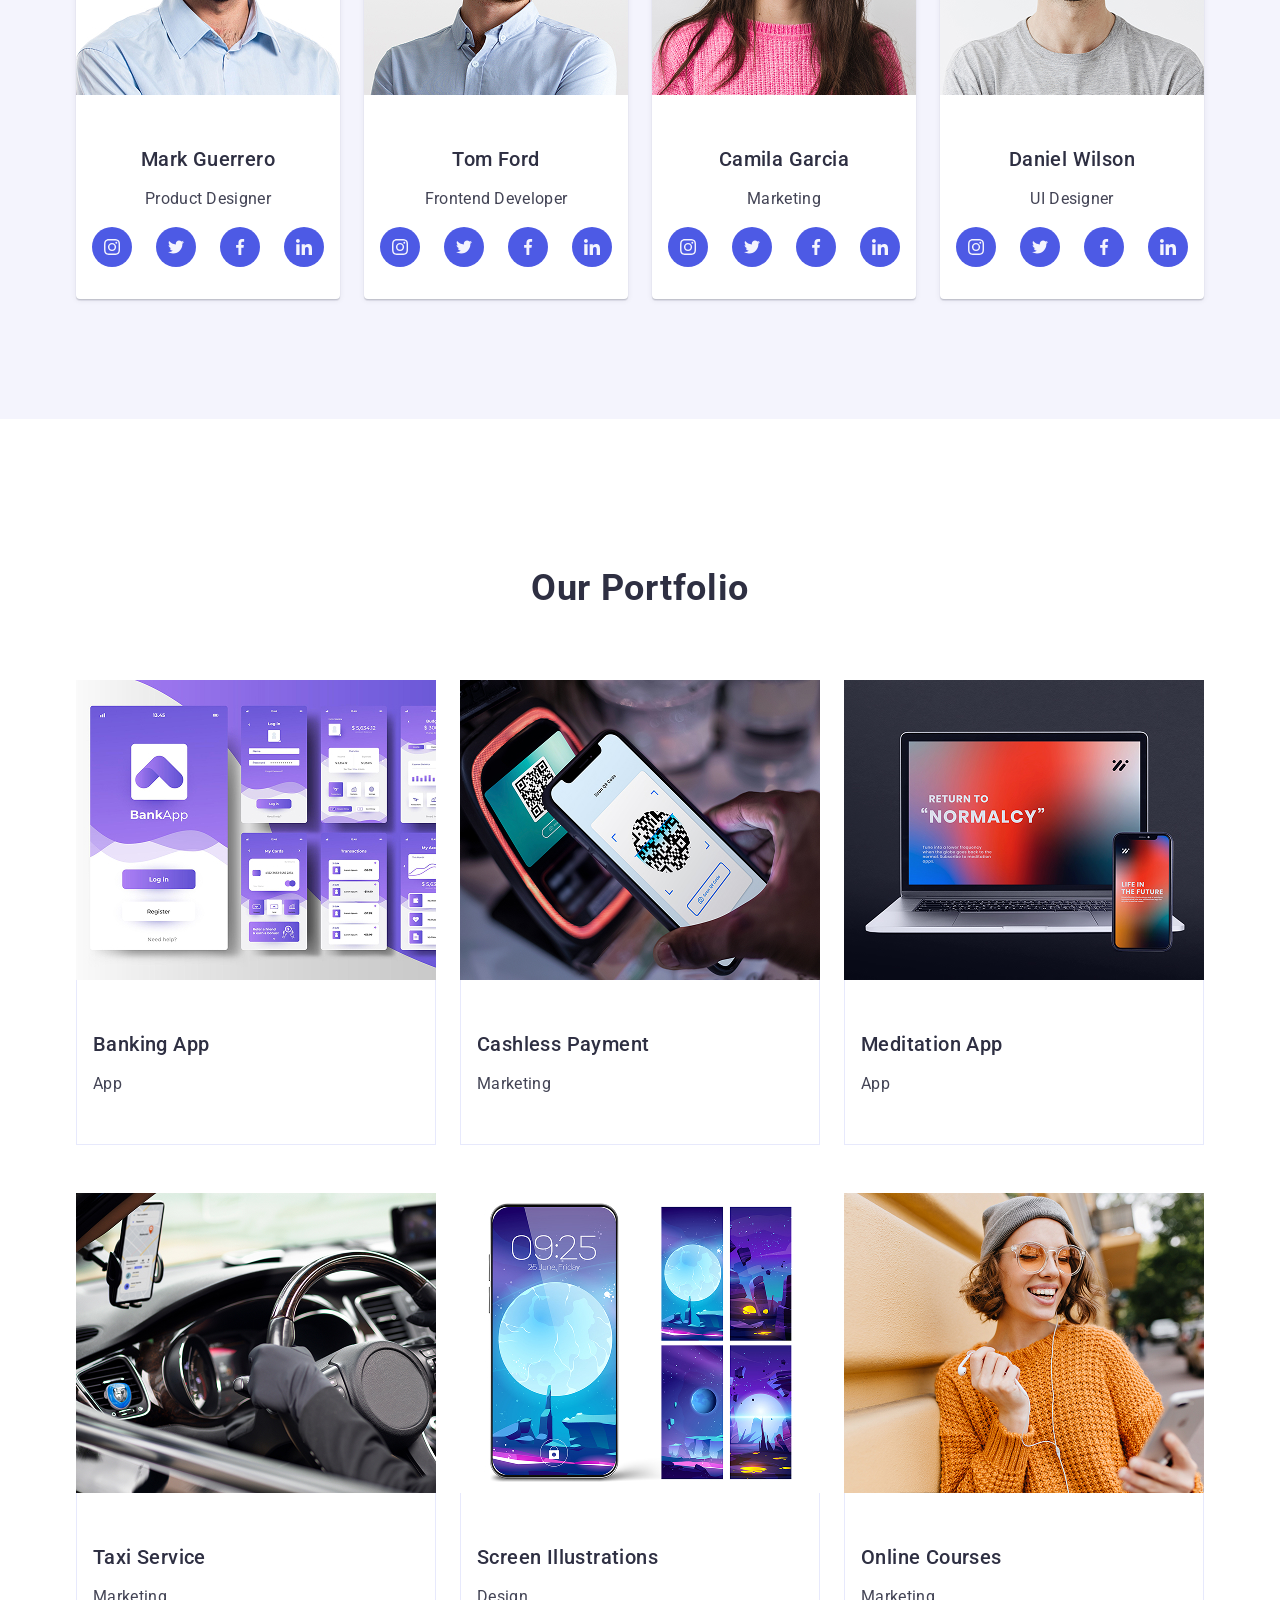
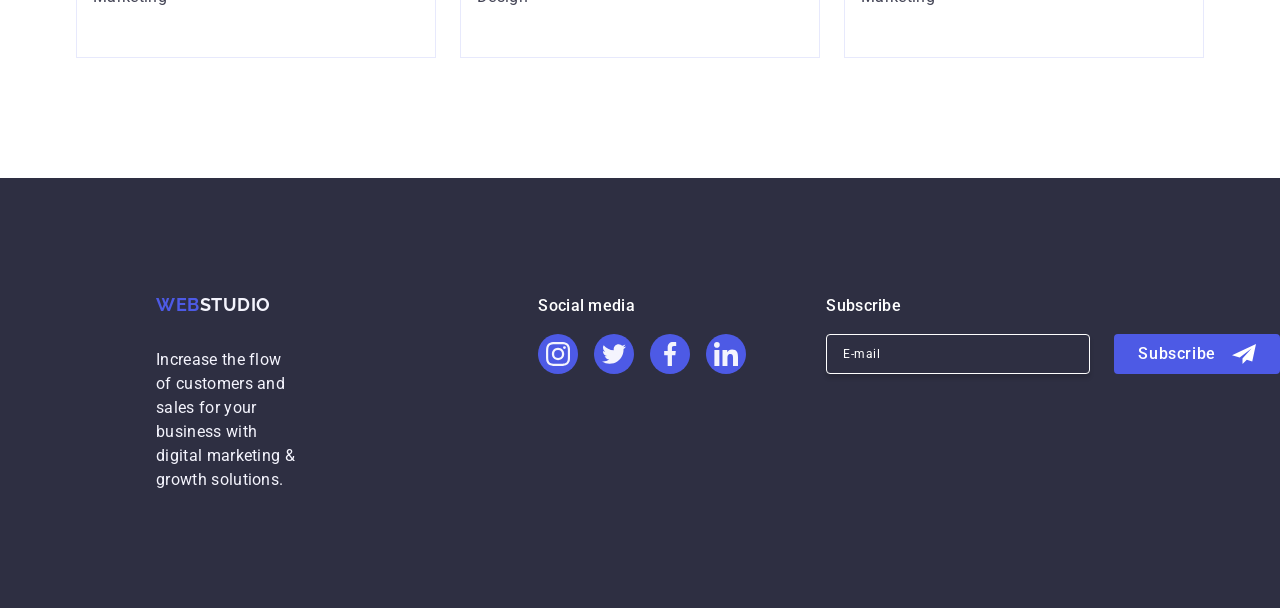
==== commit 92bfb47f: "Full" ====
--- a/index.html
+++ b/index.html
@@ -16,7 +16,7 @@
     <link rel="stylesheet" href="https://cdnjs.cloudflare.com/ajax/libs/modern-normalize/3.0.1/modern-normalize.min.css"
         integrity="sha512-q6WgHqiHlKyOqslT/lgBgodhd03Wp4BEqKeW6nNtlOY4quzyG3VoQKFrieaCeSnuVseNKRGpGeDU3qPmabCANg=="
         crossorigin="anonymous" referrerpolicy="no-referrer" />
-    <link rel="stylesheet" href="./css/styles.css">
+    <link rel="stylesheet" href="./css/main.css">
 </head>
 
 <body>
@@ -405,7 +405,7 @@
             <div class="footer-subscribe">
                 <p class="footer-subscribe-p">Subscribe</p>
                 <form class="footer-subscribe-form">
-                    <label class="footer-subscribe-label" for="">
+                    <label class="footer-subscribe-label">
                         <input class="footer-subscribe-input" type="email" name="email" placeholder="E-mail">
                     </label>
                     <button type="submit" class="footer-subscribe-button">
--- a/css/main.css
+++ b/css/main.css
@@ -0,0 +1,8 @@
+@import './common.css';
+@import './header.css';
+@import './hero.css';
+@import './features.css';
+@import './team.css';
+@import './portfolio.css';
+@import './footer.css';
+@import './modal.css';
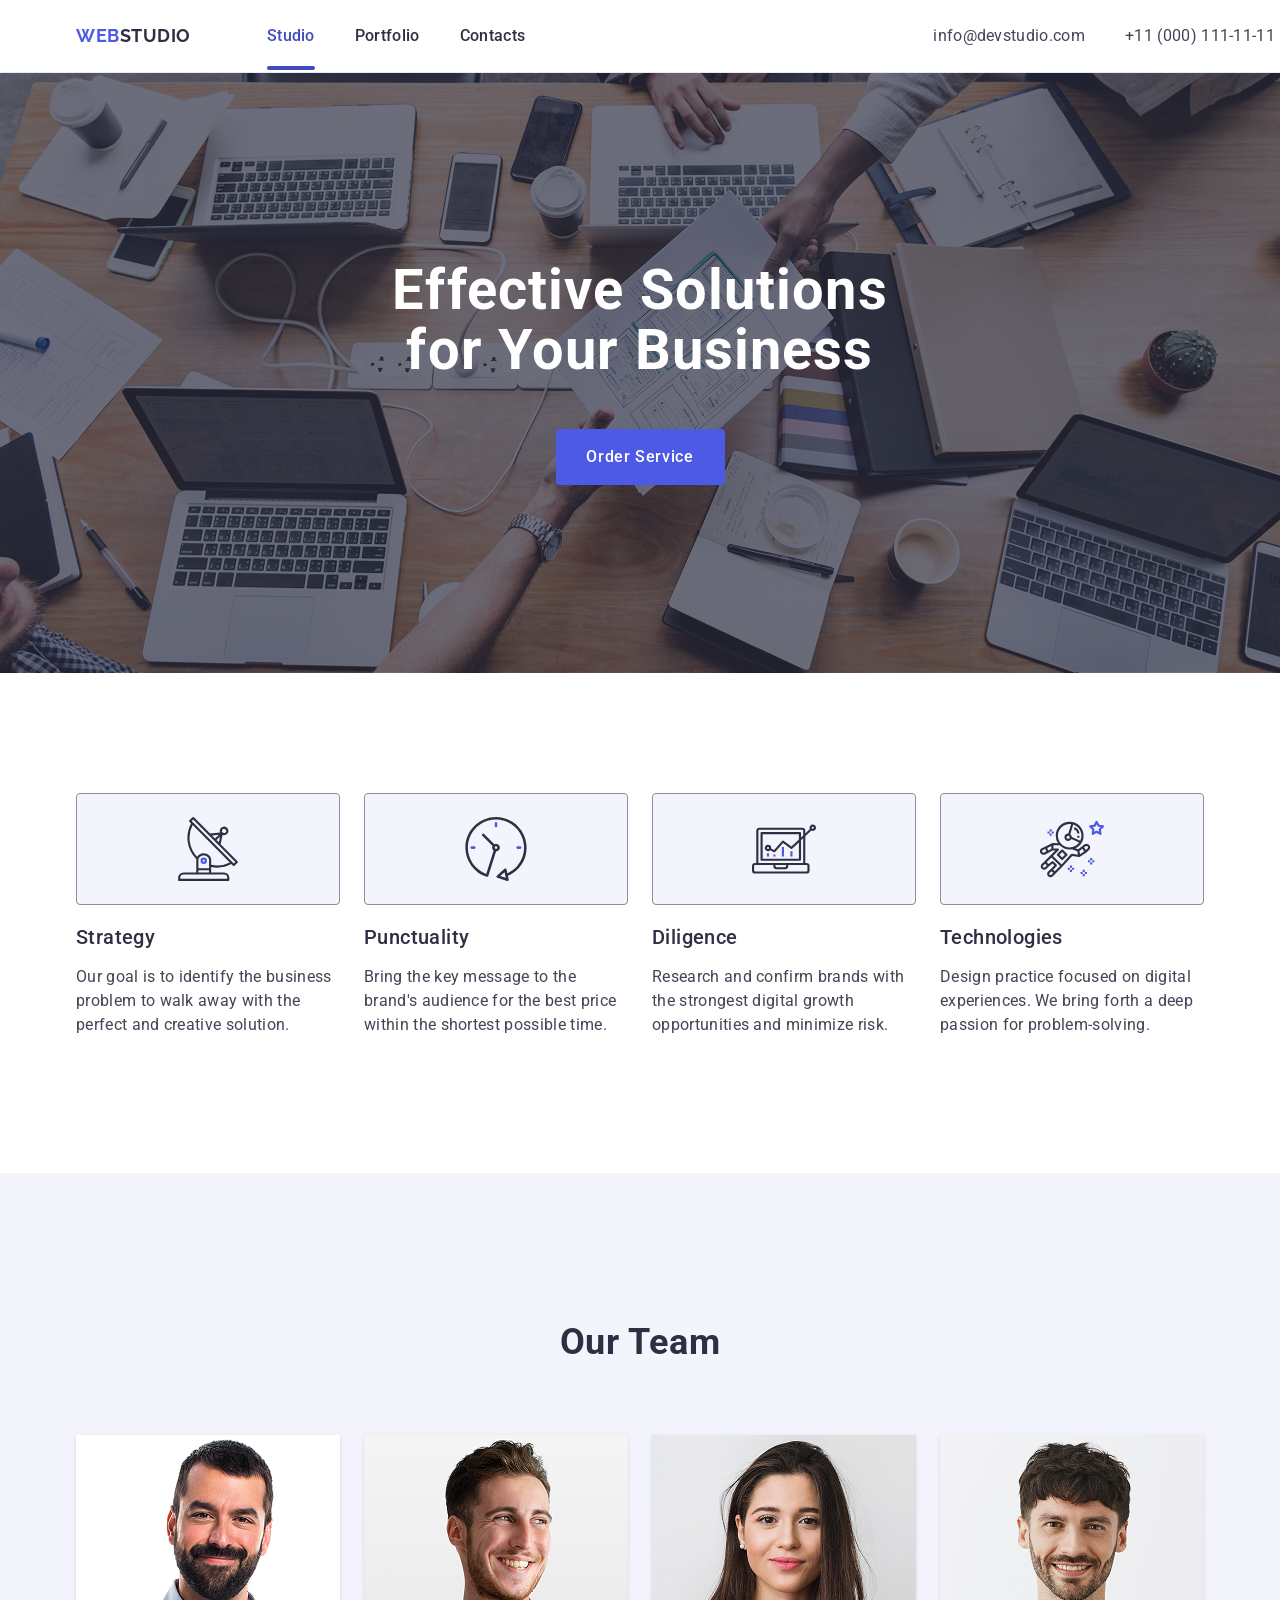
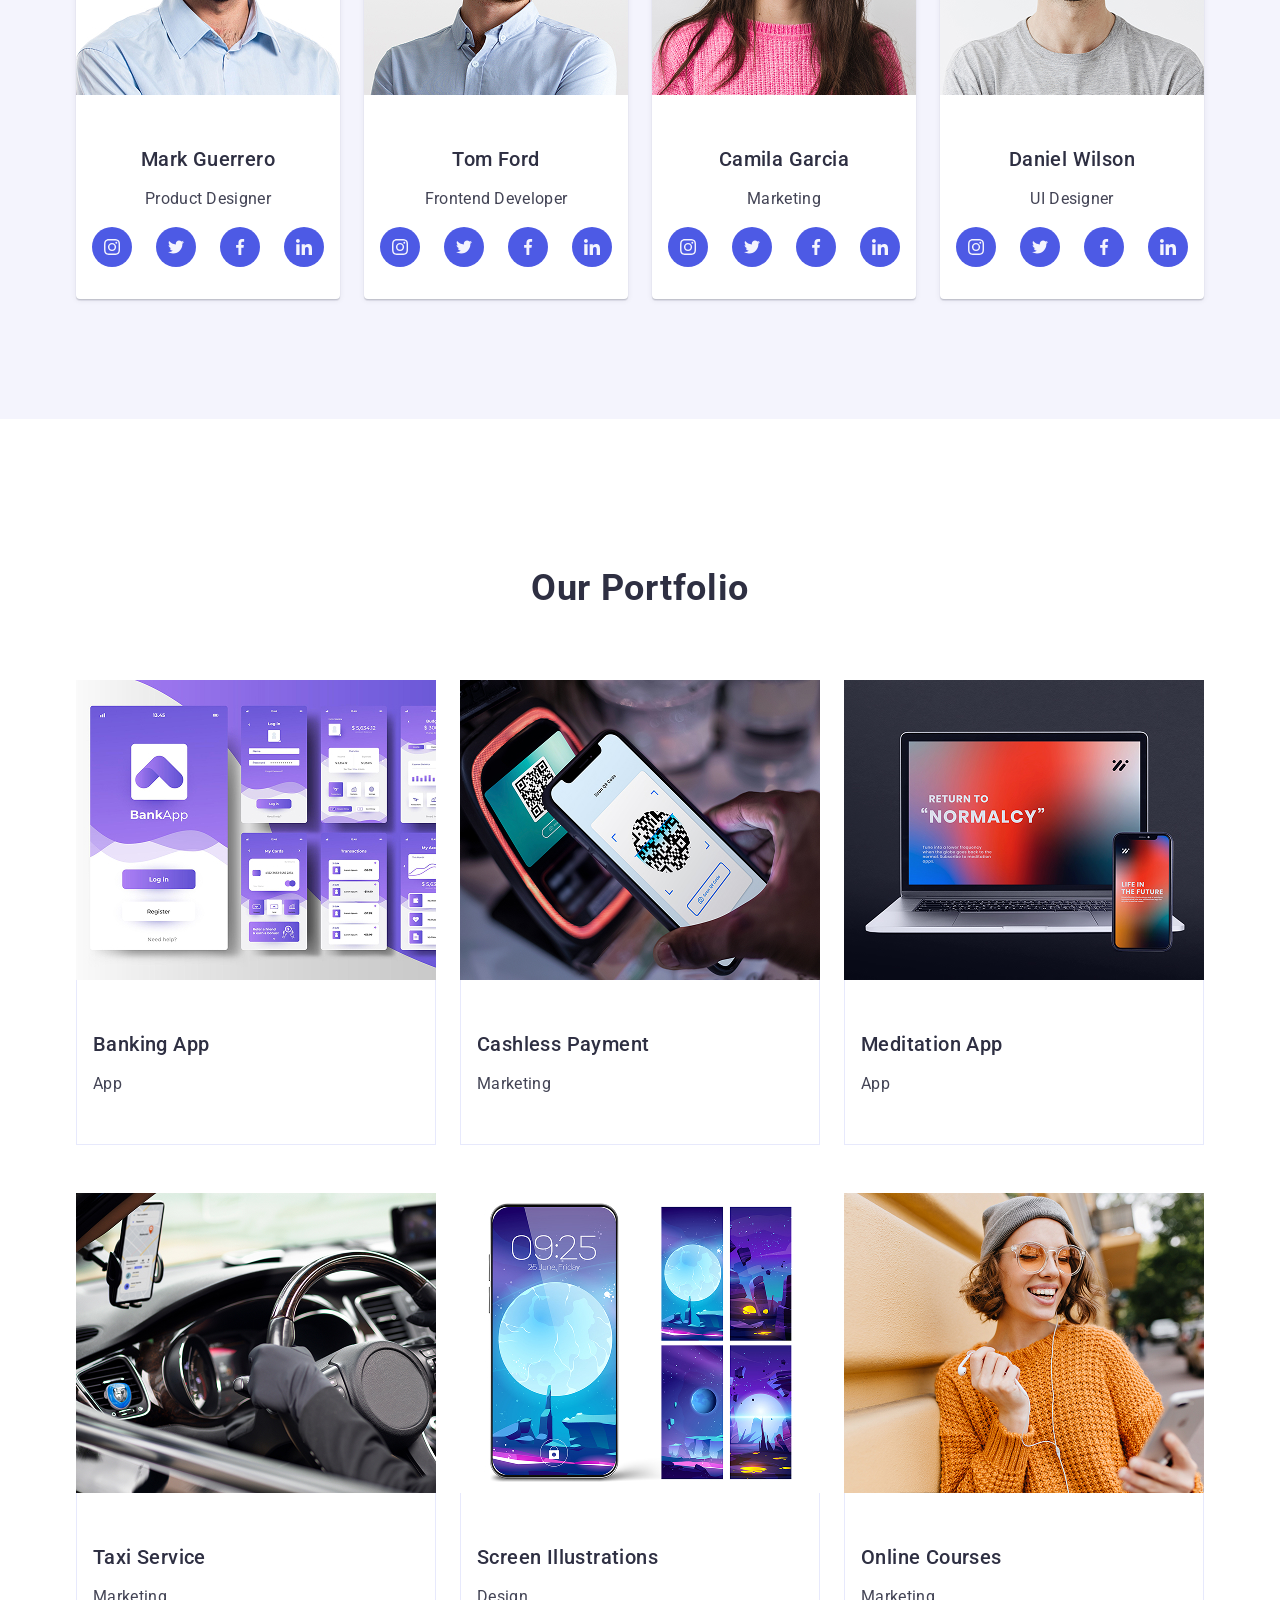
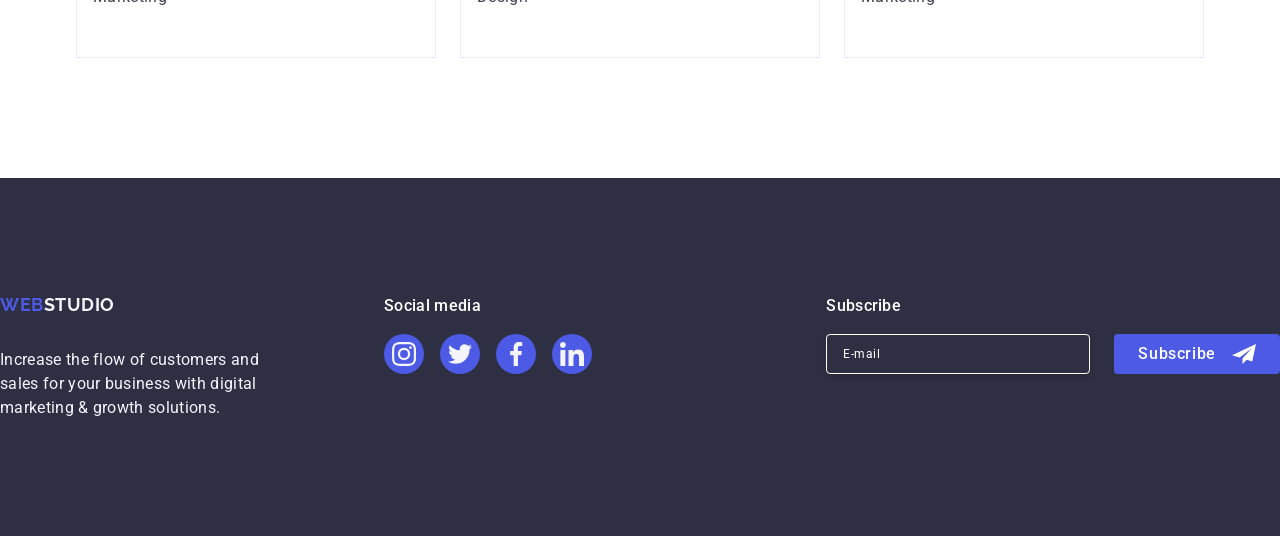
==== commit 9c50b702: "Full" ====
--- a/index.html
+++ b/index.html
@@ -7,12 +7,10 @@
     <title>WebStudio</title>
     <link rel="preconnect" href="https://fonts.googleapis.com">
     <link rel="preconnect" href="https://fonts.gstatic.com" crossorigin>
-    <link href="https://fonts.googleapis.com/css2?family=Raleway:ital,wght@0,700;1,700&display=swap" rel="stylesheet">
-    <link rel="preconnect" href="https://fonts.googleapis.com">
-    <link rel="preconnect" href="https://fonts.gstatic.com" crossorigin>
     <link
         href="https://fonts.googleapis.com/css2?family=Raleway:ital,wght@0,100..900;1,100..900&family=Roboto:ital,wght@0,100..900;1,100..900&display=swap"
         rel="stylesheet">
+
     <link rel="stylesheet" href="https://cdnjs.cloudflare.com/ajax/libs/modern-normalize/3.0.1/modern-normalize.min.css"
         integrity="sha512-q6WgHqiHlKyOqslT/lgBgodhd03Wp4BEqKeW6nNtlOY4quzyG3VoQKFrieaCeSnuVseNKRGpGeDU3qPmabCANg=="
         crossorigin="anonymous" referrerpolicy="no-referrer" />
@@ -20,7 +18,7 @@
 </head>
 
 <body>
-    <header class="info">
+    <header id="header" class="info">
         <div class="info-container container">
             <nav class="nav-info">
                 <a href="./index.html" class="logo">Web<span class="logo-studio">Studio</span></a>
@@ -39,17 +37,16 @@
         </div>
     </header>
     <main>
-        <!-- Beginning  -->
-        <section class="beginning">
+        <section id="hero" class="beginning">
             <div class="container-beg">
                 <h1 class="beginning-head">Effective Solutions for Your Business</h1>
                 <button type="button" class="beginning-button">Order Service</button>
             </div>
         </section>
-        <!-- Description -->
-        <section class="description">
+
+        <section id="features" class="description">
             <div class="container">
-                <h2 class="visually-hidden">ТекстНивидимка</h2>
+                <h2 class="sr-only">ТекстНивидимка</h2>
                 <ul class="description-ul">
                     <li class="description-li">
                         <div class="iconka">
@@ -70,9 +67,7 @@
                         </div>
                         <h3 class="description-head">Punctuality</h3>
                         <p class="description-title">Bring the key message to the brand's audience for the best price
-                            within
-                            the shortest possible
-                            time.
+                            within the shortest possible time.
                         </p>
                     </li>
 
@@ -96,16 +91,14 @@
                         </div>
                         <h3 class="description-head">Technologies</h3>
                         <p class="description-title">Design practice focused on digital experiences. We bring forth a
-                            deep
-                            passion for
-                            problem-solving.
+                            deep passion for problem-solving.
                         </p>
                     </li>
                 </ul>
             </div>
         </section>
-        <!-- About The Team -->
-        <section class="team">
+
+        <section id="team" class="team">
             <div class="container">
                 <h2 class="team-hj">Our Team</h2>
                 <ul class="team-ul">
@@ -260,8 +253,8 @@
                 </ul>
             </div>
         </section>
-        <!-- Our Portfolio Team -->
-        <section class="portfolio-team">
+
+        <section id="portfolio" class="portfolio-team">
             <div class="container">
                 <h2 class="portfolio">Our Portfolio</h2>
                 <ul class="portfolio-ul">
@@ -270,9 +263,7 @@
                             <img src="./images/banking.jpg" alt="banking" width="360">
                             <p class="portfolio-paragraf">
                                 14 Stylish and User-Friendly App Design Concepts · Task Manager App · Calorie Tracker
-                                App
-                                · Exotic Fruit Ecommerce App ·
-                                Cloud Storage App
+                                App · Exotic Fruit Ecommerce App · Cloud Storage App
                             </p>
                         </div>
                         <div class="team-container">
@@ -285,9 +276,7 @@
                             <img src="./images/cashlees.jpg" alt="cashless" width="360">
                             <p class="portfolio-paragraf">
                                 14 Stylish and User-Friendly App Design Concepts · Task Manager App · Calorie Tracker
-                                App
-                                · Exotic Fruit Ecommerce App ·
-                                Cloud Storage App
+                                App · Exotic Fruit Ecommerce App · Cloud Storage App
                             </p>
                         </div>
                         <div class="team-container">
@@ -300,9 +289,7 @@
                             <img src="./images/meditation.jpg" alt="meditation" width="360">
                             <p class="portfolio-paragraf">
                                 14 Stylish and User-Friendly App Design Concepts · Task Manager App · Calorie Tracker
-                                App
-                                · Exotic Fruit Ecommerce App ·
-                                Cloud Storage App
+                                App · Exotic Fruit Ecommerce App · Cloud Storage App
                             </p>
                         </div>
                         <div class="team-container">
@@ -315,9 +302,7 @@
                             <img src="./images/taxi.jpg" alt="taxi" width="360">
                             <p class="portfolio-paragraf">
                                 14 Stylish and User-Friendly App Design Concepts · Task Manager App · Calorie Tracker
-                                App
-                                · Exotic Fruit Ecommerce App ·
-                                Cloud Storage App
+                                App · Exotic Fruit Ecommerce App · Cloud Storage App
                             </p>
                         </div>
                         <div class="team-container">
@@ -330,9 +315,7 @@
                             <img src="./images/screen.jpg" alt="screen" width="360">
                             <p class="portfolio-paragraf">
                                 14 Stylish and User-Friendly App Design Concepts · Task Manager App · Calorie Tracker
-                                App
-                                · Exotic Fruit Ecommerce App ·
-                                Cloud Storage App
+                                App · Exotic Fruit Ecommerce App · Cloud Storage App
                             </p>
                         </div>
                         <div class="team-container">
@@ -345,9 +328,7 @@
                             <img src="./images/online.jpg" alt="online" width="360">
                             <p class="portfolio-paragraf">
                                 14 Stylish and User-Friendly App Design Concepts · Task Manager App · Calorie Tracker
-                                App
-                                · Exotic Fruit Ecommerce App ·
-                                Cloud Storage App
+                                App · Exotic Fruit Ecommerce App · Cloud Storage App
                             </p>
                         </div>
                         <div class="team-container">
@@ -359,14 +340,14 @@
             </div>
         </section>
     </main>
-    <footer class="footer">
+
+    <footer id="footer" class="footer">
         <div class="container-footer">
             <div class="containerr-footer">
                 <a href="./index.html" class="logoj">Web<span class="logo-studioj">Studio</span></a>
                 <p class="footer-title">
                     Increase the flow of customers and sales for your business with digital
-                    marketing &
-                    growth solutions.
+                    marketing & growth solutions.
                 </p>
             </div>
             <div class="footer-contacts">
@@ -418,8 +399,8 @@
             </div>
         </div>
     </footer>
-    <!-- MODAL -->
-    <div class="modal-overlay">
+
+    <div id="modal" class="modal-overlay">
         <div class="modal-window">
             <button class="modal-button" type="button">
                 <svg class="modal-svg" width="8" height="8">
@@ -440,7 +421,7 @@
                 <div class="modal-form-div">
                     <label class="modal-form-label" for="user-phone">Phone</label>
                     <div class="modal-label-div">
-                        <input type="text" id="user-phone" name="user-phone" class="modal-label-input">
+                        <input type="tel" id="user-phone" name="user-phone" class="modal-label-input">
                         <svg class="modal-input-svg" width="18" height="24">
                             <use href="./images/icons.svg#icon-phone-black-18dp-1"></use>
                         </svg>
@@ -449,7 +430,7 @@
                 <div class="modal-form-div">
                     <label class="modal-form-label" for="user-email">Email</label>
                     <div class="modal-label-div">
-                        <input type="text" id="user-email" name="user-email" class="modal-label-input">
+                        <input type="email" id="user-email" name="user-email" class="modal-label-input">
                         <svg class="modal-input-svg" width="18" height="24">
                             <use href="./images/icons.svg#icon-email-black-18dp-1"></use>
                         </svg>
@@ -461,7 +442,7 @@
                         placeholder="Text input"></textarea>
                 </div>
                 <div class="modal-form-checkbox">
-                    <input class="visually-hidden" type="checkbox" id="user-privacy" value="true" name="user-privacy">
+                    <input class="sr-only" type="checkbox" id="user-privacy" value="true" name="user-privacy">
                     <label class="form-checkbox-label" for="user-privacy">
                         <span class="form-label-span">
                             <svg class="" width="10" height="8">
